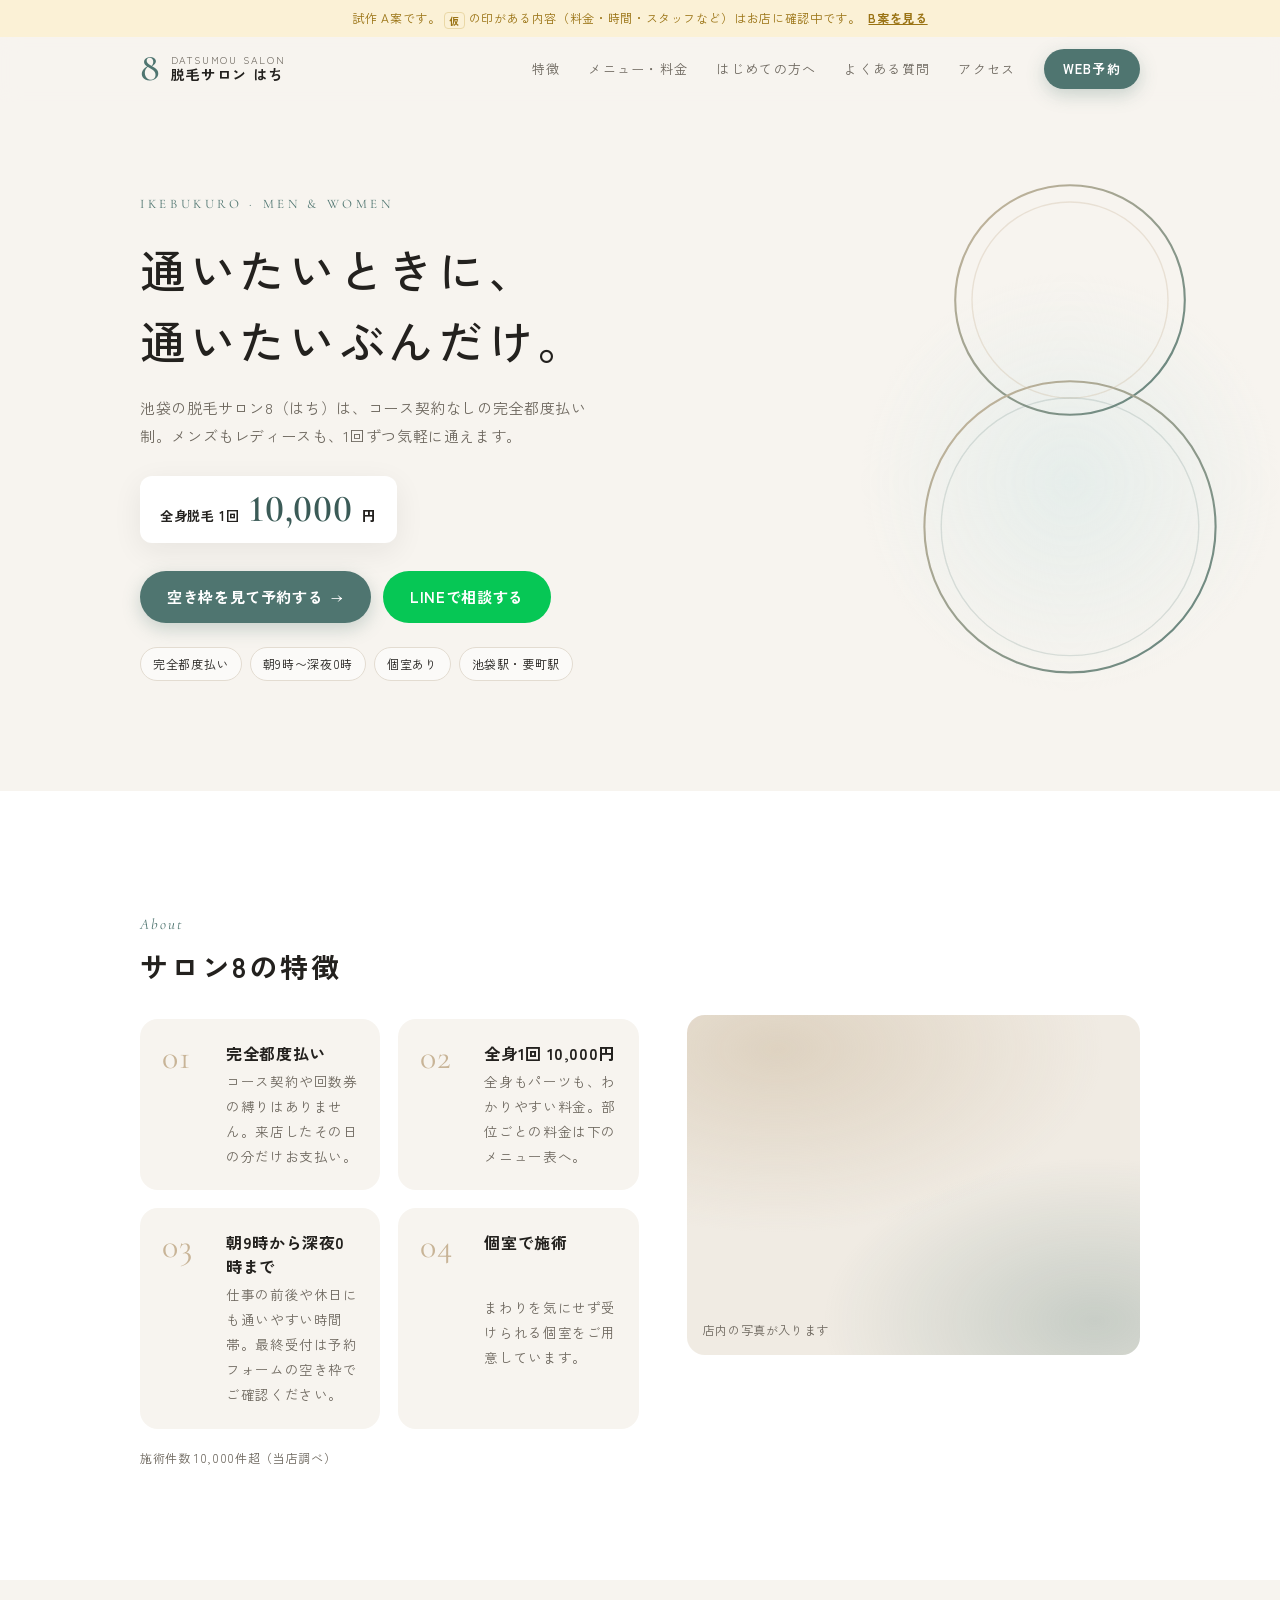
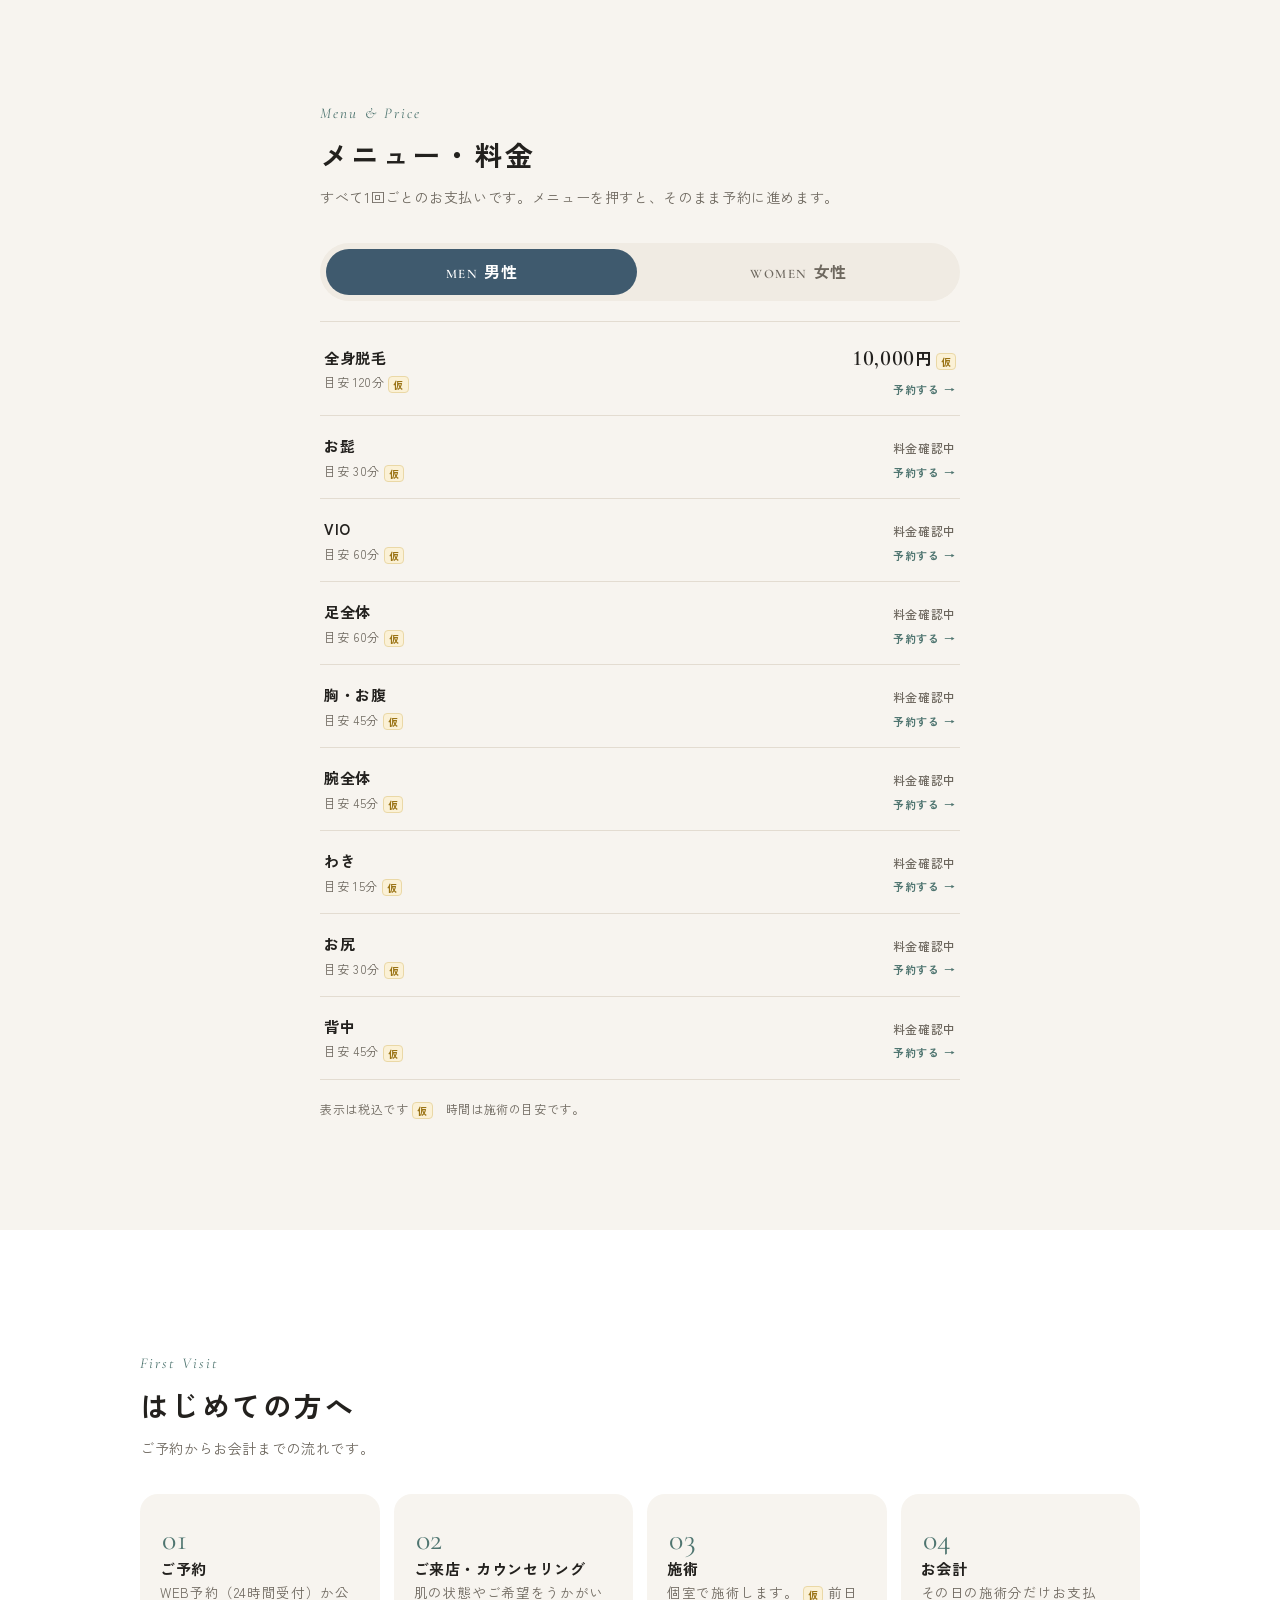
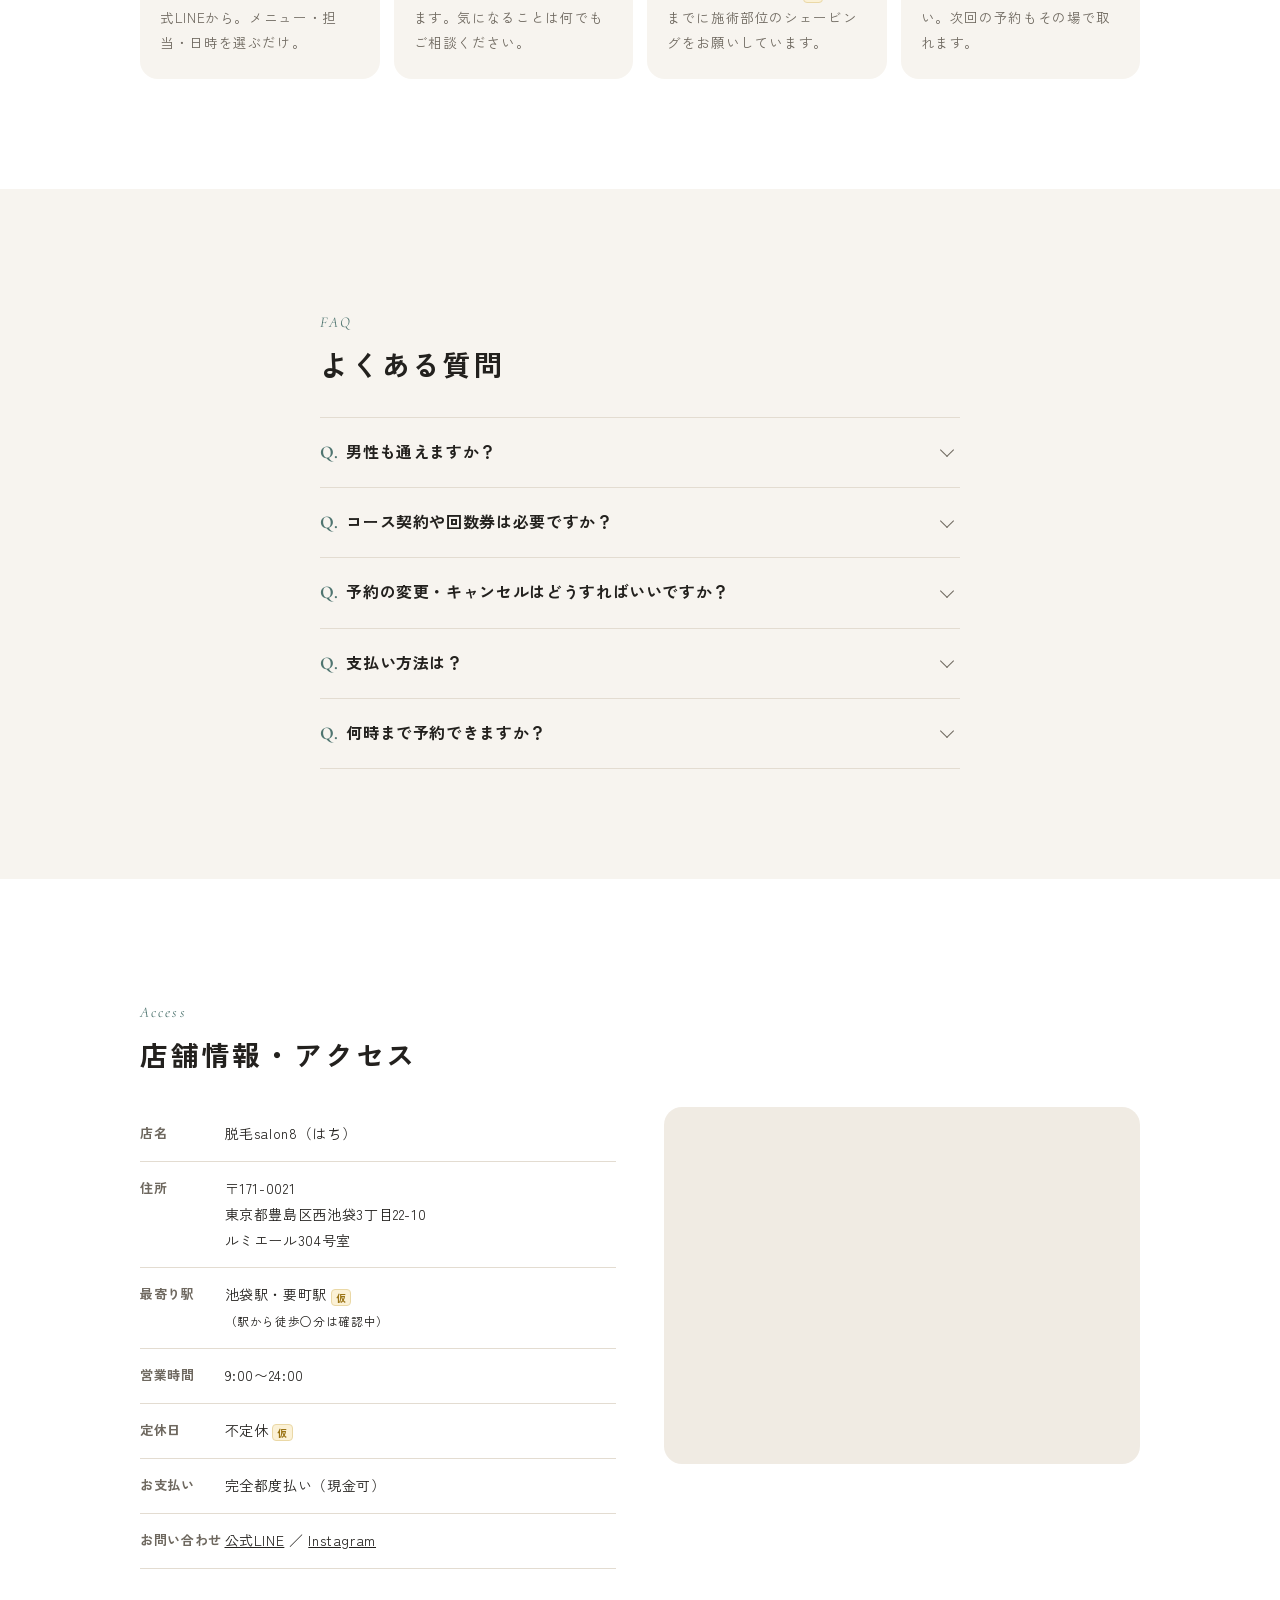
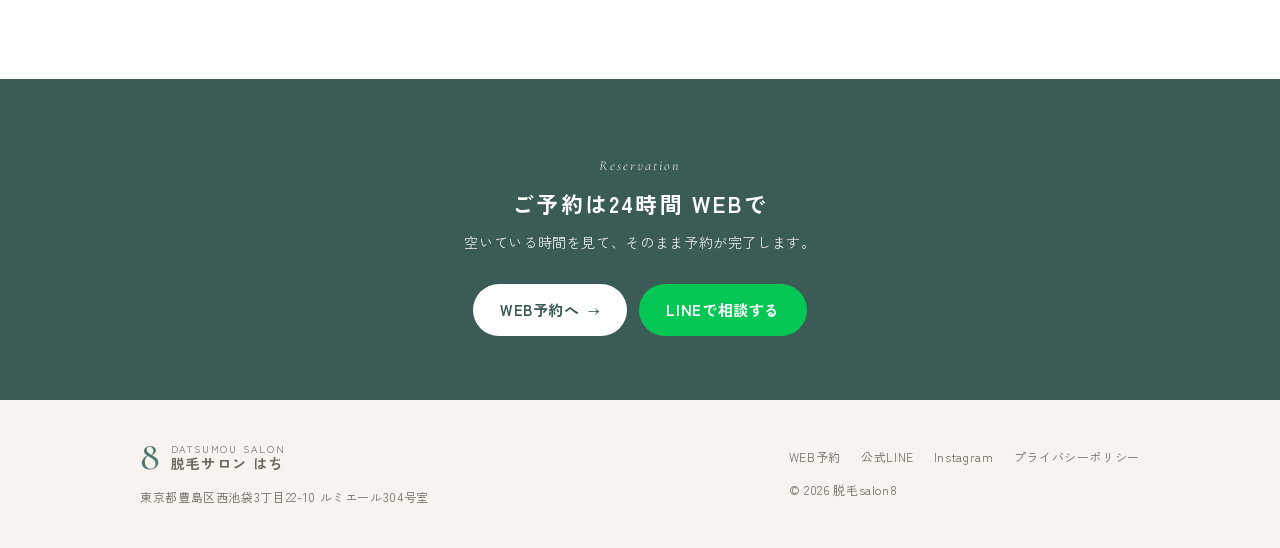
==== index.html @ e9bf55be "salon8 テスト用サイト（HP・WEB予約・マイページ／B案は b/） Co-Authored-By: Claude Opus 5.5 <noreply@anthropic.com>" ====
<!doctype html>
<html lang="ja">
<head>
<meta charset="utf-8">
<meta name="viewport" content="width=device-width, initial-scale=1, viewport-fit=cover">
<title>脱毛salon8（はち）｜池袋の完全都度払い脱毛サロン メンズ・レディース</title>
<meta name="description" content="池袋駅・要町駅の脱毛サロン8（はち）。コース契約なしの完全都度払い制で、全身脱毛は1回10,000円。メンズもレディースも、朝9時〜深夜0時。WEB予約は24時間受付。">
<!-- 試作中は検索に出さない。公開するときにこの1行を消す -->
<meta name="robots" content="noindex">
<meta name="theme-color" content="#F7F4EF">
<meta property="og:title" content="脱毛salon8（はち）｜池袋の完全都度払い脱毛サロン">
<meta property="og:description" content="コース契約なしの完全都度払い。全身脱毛1回10,000円。メンズ・レディース対応、WEB予約24時間受付。">
<meta property="og:type" content="website">
<link rel="icon" href="favicon.svg" type="image/svg+xml">
<link rel="preconnect" href="https://fonts.googleapis.com">
<link rel="preconnect" href="https://fonts.gstatic.com" crossorigin>
<link href="https://fonts.googleapis.com/css2?family=Cormorant+Garamond:ital,wght@0,500;0,600;1,500&family=Zen+Kaku+Gothic+New:wght@400;500;700&display=swap" rel="stylesheet">
<link rel="stylesheet" href="css/style.css?v=1">
</head>
<body class="has-bar">

<div class="proto-bar">試作 A案です。<span class="tbd">仮</span> の印がある内容（料金・時間・スタッフなど）はお店に確認中です。<a href="b/index.html" style="color:inherit;font-weight:700;margin-left:8px">B案を見る</a></div>

<header class="site-header" id="top">
  <div class="wrap">
    <a class="logo" href="#top" aria-label="脱毛salon8（はち） トップへ">
      <span class="logo-8">8</span>
      <span class="logo-txt"><small>DATSUMOU SALON</small><span>脱毛サロン はち</span></span>
    </a>
    <nav class="gnav" aria-label="メインメニュー">
      <a href="#about">特徴</a>
      <a href="#menu">メニュー・料金</a>
      <a href="#flow">はじめての方へ</a>
      <a href="#faq">よくある質問</a>
      <a href="#access">アクセス</a>
      <a class="btn btn-primary btn-sm" href="reserve.html">WEB予約</a>
    </nav>
    <a class="btn btn-primary btn-sm header-reserve-sp" href="reserve.html">WEB予約</a>
  </div>
</header>

<main>
  <section class="hero">
    <svg class="hero-deco" viewBox="0 0 300 420" aria-hidden="true">
      <defs>
        <linearGradient id="g8" x1="0" y1="0" x2="1" y2="1">
          <stop offset="0" stop-color="#C8B497"/>
          <stop offset="1" stop-color="#4F7570"/>
        </linearGradient>
        <radialGradient id="gb" cx=".5" cy=".5" r=".5">
          <stop offset="0" stop-color="#E2ECEA" stop-opacity=".9"/>
          <stop offset="1" stop-color="#E2ECEA" stop-opacity="0"/>
        </radialGradient>
      </defs>
      <circle cx="150" cy="250" r="150" fill="url(#gb)"/>
      <circle cx="150" cy="120" r="82" fill="none" stroke="url(#g8)" stroke-width="1.5"/>
      <circle cx="150" cy="282" r="104" fill="none" stroke="url(#g8)" stroke-width="1.5"/>
      <circle cx="150" cy="120" r="70" fill="none" stroke="#C8B497" stroke-opacity=".35" stroke-width="1"/>
      <circle cx="150" cy="282" r="92" fill="none" stroke="#4F7570" stroke-opacity=".2" stroke-width="1"/>
    </svg>
    <div class="wrap hero-inner">
      <p class="eyebrow">Ikebukuro · Men &amp; Women</p>
      <h1>通いたいときに、<br>通いたいぶんだけ。</h1>
      <p class="hero-lead">池袋の脱毛サロン8（はち）は、コース契約なしの完全都度払い制。メンズもレディースも、1回ずつ気軽に通えます。</p>
      <div class="hero-price">
        <span class="label">全身脱毛 1回</span>
        <span class="num">10,000</span><span class="yen">円</span>
      </div>
      <div class="hero-cta">
        <a class="btn btn-primary" href="reserve.html">空き枠を見て予約する <span class="arrow">→</span></a>
        <a class="btn btn-line" href="https://lin.ee/BdPU7Iq" target="_blank" rel="noopener">LINEで相談する</a>
      </div>
      <ul class="hero-chips">
        <li class="chip">完全都度払い</li>
        <li class="chip">朝9時〜深夜0時</li>
        <li class="chip">個室あり</li>
        <li class="chip">池袋駅・要町駅</li>
      </ul>
    </div>
  </section>

  <section class="section section-alt" id="about">
    <div class="wrap about-grid">
      <div>
        <div class="sec-head">
          <p class="en">About</p>
          <h2>サロン8の特徴</h2>
        </div>
        <div class="features">
          <div class="feature">
            <span class="no">01</span>
            <h3>完全都度払い</h3>
            <p>コース契約や回数券の縛りはありません。来店したその日の分だけお支払い。</p>
          </div>
          <div class="feature">
            <span class="no">02</span>
            <h3>全身1回 10,000円</h3>
            <p>全身もパーツも、わかりやすい料金。部位ごとの料金は下のメニュー表へ。</p>
          </div>
          <div class="feature">
            <span class="no">03</span>
            <h3>朝9時から深夜0時まで</h3>
            <p>仕事の前後や休日にも通いやすい時間帯。最終受付は予約フォームの空き枠でご確認ください。</p>
          </div>
          <div class="feature">
            <span class="no">04</span>
            <h3>個室で施術</h3>
            <p>まわりを気にせず受けられる個室をご用意しています。</p>
          </div>
        </div>
        <p class="note-small">施術件数 10,000件超（当店調べ）</p>
      </div>
      <div class="photo-slot">店内の写真が入ります</div>
    </div>
  </section>

  <section class="section" id="menu">
    <div class="wrap menu-wrap">
      <div class="sec-head">
        <p class="en">Menu &amp; Price</p>
        <h2>メニュー・料金</h2>
        <p>すべて1回ごとのお支払いです。メニューを押すと、そのまま予約に進めます。</p>
      </div>
      <div class="seg" role="tablist" aria-label="男性・女性の切り替え">
        <button type="button" role="tab" data-g="male" aria-selected="true"><span class="en">MEN</span>男性</button>
        <button type="button" role="tab" data-g="female" aria-selected="false"><span class="en">WOMEN</span>女性</button>
      </div>
      <div class="menu-list" id="menu-list" role="tabpanel"></div>
      <p class="note-small">表示は税込です<span class="tbd">仮</span>　時間は施術の目安です。</p>
    </div>
  </section>

  <section class="section section-alt" id="flow">
    <div class="wrap">
      <div class="sec-head">
        <p class="en">First Visit</p>
        <h2>はじめての方へ</h2>
        <p>ご予約からお会計までの流れです。</p>
      </div>
      <ol class="flow">
        <li>
          <h3>ご予約</h3>
          <p>WEB予約（24時間受付）か公式LINEから。メニュー・担当・日時を選ぶだけ。</p>
        </li>
        <li>
          <h3>ご来店・カウンセリング</h3>
          <p>肌の状態やご希望をうかがいます。気になることは何でもご相談ください。</p>
        </li>
        <li>
          <h3>施術</h3>
          <p>個室で施術します。<span class="tbd">仮</span> 前日までに施術部位のシェービングをお願いしています。</p>
        </li>
        <li>
          <h3>お会計</h3>
          <p>その日の施術分だけお支払い。次回の予約もその場で取れます。</p>
        </li>
      </ol>
    </div>
  </section>

  <section class="section" id="faq">
    <div class="wrap menu-wrap">
      <div class="sec-head">
        <p class="en">FAQ</p>
        <h2>よくある質問</h2>
      </div>
      <div class="faq">
        <details>
          <summary>男性も通えますか？</summary>
          <p class="a">はい。お髭・VIO・全身など、メンズメニューをご用意しています。</p>
        </details>
        <details>
          <summary>コース契約や回数券は必要ですか？</summary>
          <p class="a">いりません。完全都度払い制なので、毎回その日の施術分だけお支払いいただきます。</p>
        </details>
        <details>
          <summary>予約の変更・キャンセルはどうすればいいですか？</summary>
          <p class="a">公式LINEからご連絡ください。<span class="tbd">仮</span> キャンセル料の有無はお店に確認中です。</p>
        </details>
        <details>
          <summary>支払い方法は？</summary>
          <p class="a">現金がご利用いただけます。<span class="tbd">仮</span> カード・電子マネーはお店に確認中です。</p>
        </details>
        <details>
          <summary>何時まで予約できますか？</summary>
          <p class="a">WEB予約では、空いている時間をカレンダーから選べます。当日のご予約は、開始時刻の3時間前まで受け付けています。<span class="tbd">仮</span></p>
        </details>
      </div>
    </div>
  </section>

  <section class="section section-alt" id="access">
    <div class="wrap">
      <div class="sec-head">
        <p class="en">Access</p>
        <h2>店舗情報・アクセス</h2>
      </div>
      <div class="access">
        <table class="info-table">
          <tr><th>店名</th><td>脱毛salon8（はち）</td></tr>
          <tr><th>住所</th><td>〒171-0021<br>東京都豊島区西池袋3丁目22-10<br>ルミエール304号室</td></tr>
          <tr><th>最寄り駅</th><td>池袋駅・要町駅<span class="tbd">仮</span><br><small>（駅から徒歩○分は確認中）</small></td></tr>
          <tr><th>営業時間</th><td>9:00〜24:00</td></tr>
          <tr><th>定休日</th><td>不定休<span class="tbd">仮</span></td></tr>
          <tr><th>お支払い</th><td>完全都度払い（現金可）</td></tr>
          <tr><th>お問い合わせ</th><td><a href="https://lin.ee/BdPU7Iq" target="_blank" rel="noopener">公式LINE</a> ／ <a href="https://www.instagram.com/datumou_hachi/" target="_blank" rel="noopener">Instagram</a></td></tr>
        </table>
        <iframe class="map" title="脱毛salon8の地図" loading="lazy" referrerpolicy="no-referrer-when-downgrade"
          src="https://www.google.com/maps?q=%E6%9D%B1%E4%BA%AC%E9%83%BD%E8%B1%8A%E5%B3%B6%E5%8C%BA%E8%A5%BF%E6%B1%A0%E8%A2%8B3-22-10&amp;output=embed"></iframe>
      </div>
    </div>
  </section>

  <section class="cta-band">
    <div class="wrap">
      <p class="en">Reservation</p>
      <h2>ご予約は24時間 WEBで</h2>
      <p>空いている時間を見て、そのまま予約が完了します。</p>
      <div class="btns">
        <a class="btn btn-primary" href="reserve.html">WEB予約へ <span class="arrow">→</span></a>
        <a class="btn btn-line" href="https://lin.ee/BdPU7Iq" target="_blank" rel="noopener">LINEで相談する</a>
      </div>
    </div>
  </section>
</main>

<footer class="site-footer">
  <div class="wrap">
    <div>
      <a class="logo" href="#top">
        <span class="logo-8">8</span>
        <span class="logo-txt"><small>DATSUMOU SALON</small><span>脱毛サロン はち</span></span>
      </a>
      <p style="margin-top:10px">東京都豊島区西池袋3丁目22-10 ルミエール304号室</p>
    </div>
    <div>
      <ul class="foot-links">
        <li><a href="reserve.html">WEB予約</a></li>
        <li><a href="https://lin.ee/BdPU7Iq" target="_blank" rel="noopener">公式LINE</a></li>
        <li><a href="https://www.instagram.com/datumou_hachi/" target="_blank" rel="noopener">Instagram</a></li>
        <li><a href="privacy.html">プライバシーポリシー</a></li>
      </ul>
      <p style="margin-top:10px">© <span id="year">2026</span> 脱毛salon8</p>
    </div>
  </div>
</footer>

<div class="bottom-bar" id="bottom-bar">
  <a class="btn btn-primary" href="reserve.html">WEB予約</a>
  <a class="btn btn-line" href="https://lin.ee/BdPU7Iq" target="_blank" rel="noopener">LINEで相談</a>
</div>

<script src="js/config.js?v=4"></script>
<script src="js/data.js?v=4"></script>
<script src="js/api.js?v=4"></script>
<script src="js/line.js?v=2"></script>
<script src="js/home.js?v=2"></script>
</body>
</html>
---- css/style.css ----
/* 脱毛salon8（はち） HP・予約フォーム共通 */
:root {
  --bg: #F7F4EF;
  --surface: #FFFFFF;
  --surface-2: #F0EBE3;
  --ink: #23211E;
  --muted: #6E685F;
  --line: #E3DCD1;
  --accent: #4F7570;
  --accent-deep: #3B5B57;
  --accent-soft: #E2ECEA;
  --sand: #C8B497;
  --men: #3F5A6E;
  --men-soft: #E4EAF0;
  --women: #A8706B;
  --women-soft: #F4E7E4;
  --line-green: #06C755;
  --danger: #B4473F;
  --tbd: #9A7314;
  --tbd-soft: #FBF1D6;
  --radius: 18px;
  --radius-sm: 12px;
  --shadow: 0 8px 30px rgba(35, 33, 30, .07);
  --font-ja: "Zen Kaku Gothic New", "Hiragino Sans", "Hiragino Kaku Gothic ProN", "Yu Gothic", sans-serif;
  --font-en: "Cormorant Garamond", "Times New Roman", serif;
  --gutter: 20px;
  --bar-h: 0px;
}

*, *::before, *::after { box-sizing: border-box; }
html { -webkit-text-size-adjust: 100%; scroll-behavior: smooth; }
body {
  margin: 0;
  background: var(--bg);
  color: var(--ink);
  font-family: var(--font-ja);
  font-size: 15px;
  line-height: 1.85;
  letter-spacing: .04em;
  -webkit-font-smoothing: antialiased;
}
img, svg { display: block; max-width: 100%; }
a { color: inherit; }
button { font: inherit; color: inherit; letter-spacing: inherit; }
h1, h2, h3 { margin: 0; font-weight: 700; line-height: 1.5; }
p { margin: 0; }
ul, ol { margin: 0; padding: 0; list-style: none; }
/* 値段・時刻の数字は「1」「0」が I・O に見えないように揃い数字にする */
.num, .time-btn, .done-id { font-feature-settings: "lnum"; font-variant-numeric: lining-nums; }
.sr-only { position: absolute; width: 1px; height: 1px; overflow: hidden; clip: rect(0 0 0 0); white-space: nowrap; }

.wrap { width: 100%; max-width: 1080px; margin: 0 auto; padding: 0 var(--gutter); }

/* 試作の印 */
.proto-bar {
  background: var(--tbd-soft);
  color: var(--tbd);
  font-size: 12px;
  line-height: 1.6;
  text-align: center;
  padding: 8px var(--gutter);
}
.tbd {
  display: inline-block;
  vertical-align: middle;
  font-size: 10px;
  font-weight: 700;
  line-height: 1;
  letter-spacing: .05em;
  color: var(--tbd);
  background: var(--tbd-soft);
  border: 1px solid #EAD8A6;
  border-radius: 4px;
  padding: 3px 4px 2px;
  margin-left: 4px;
}

/* ロゴ */
.logo { display: inline-flex; align-items: center; gap: 10px; text-decoration: none; }
.logo-8 {
  font-family: var(--font-en);
  font-size: 40px;
  font-weight: 500;
  line-height: 1;
  color: var(--accent);
  margin-top: -4px;
}
.logo-txt { display: flex; flex-direction: column; line-height: 1.25; }
.logo-txt small { font-size: 10px; letter-spacing: .18em; color: var(--muted); }
.logo-txt span { font-size: 14px; font-weight: 700; letter-spacing: .1em; }

/* ボタン */
.btn {
  display: inline-flex;
  align-items: center;
  justify-content: center;
  gap: 8px;
  min-height: 52px;
  padding: 0 26px;
  border-radius: 999px;
  border: 1px solid transparent;
  font-weight: 700;
  font-size: 15px;
  text-decoration: none;
  cursor: pointer;
  transition: background .2s, transform .2s, box-shadow .2s;
  -webkit-tap-highlight-color: transparent;
}
.btn:active { transform: scale(.98); }
.btn-primary { background: var(--accent); color: #fff; box-shadow: 0 6px 18px rgba(79, 117, 112, .28); }
.btn-primary:hover { background: var(--accent-deep); }
.btn-line { background: var(--line-green); color: #fff; }
.btn-line:hover { background: #05B04B; }
.btn-ghost { background: transparent; border-color: var(--ink); color: var(--ink); }
.btn-ghost:hover { background: var(--ink); color: var(--bg); }
.btn[disabled] { opacity: .5; cursor: default; box-shadow: none; }
.btn-sm { min-height: 40px; padding: 0 18px; font-size: 13px; }
.btn .arrow { font-family: var(--font-en); font-size: 18px; line-height: 1; }

/* ヘッダー */
.site-header {
  position: sticky;
  top: 0;
  z-index: 30;
  background: rgba(247, 244, 239, .92);
  -webkit-backdrop-filter: blur(10px);
  backdrop-filter: blur(10px);
  border-bottom: 1px solid transparent;
  transition: border-color .2s;
}
.site-header.scrolled { border-bottom-color: var(--line); }
.site-header .wrap { display: flex; align-items: center; justify-content: space-between; height: 64px; }
.gnav { display: none; }
.gnav a { text-decoration: none; font-size: 13px; letter-spacing: .1em; color: var(--muted); }
.gnav a:hover { color: var(--ink); }
.gnav a.btn, .gnav a.btn:hover { color: #fff; }

/* ヒーロー */
.hero { position: relative; overflow: hidden; padding: 40px 0 56px; }
.hero-deco {
  position: absolute;
  right: -90px;
  top: 10px;
  width: 300px;
  opacity: .9;
  pointer-events: none;
}
.hero-inner { position: relative; }
.eyebrow {
  font-family: var(--font-en);
  font-size: 13px;
  letter-spacing: .28em;
  color: var(--accent);
  text-transform: uppercase;
}
.hero h1 {
  margin-top: 18px;
  font-size: 32px;
  line-height: 1.55;
  letter-spacing: .08em;
  font-weight: 500;
}
.hero-lead { margin-top: 18px; color: var(--muted); font-size: 14px; max-width: 30em; }
.hero-price {
  display: inline-flex;
  align-items: baseline;
  gap: 10px;
  margin-top: 26px;
  padding: 14px 20px;
  background: var(--surface);
  border-radius: var(--radius-sm);
  box-shadow: var(--shadow);
}
.hero-price .label { font-size: 13px; font-weight: 700; }
.hero-price .num { font-family: var(--font-en); font-size: 38px; font-weight: 600; line-height: 1; color: var(--accent-deep); }
.hero-price .yen { font-size: 14px; font-weight: 700; }
.hero-cta { display: flex; flex-direction: column; gap: 12px; margin-top: 28px; }
.hero-chips { display: flex; flex-wrap: wrap; gap: 8px; margin-top: 24px; }
.chip {
  font-size: 12px;
  padding: 5px 12px;
  border: 1px solid var(--line);
  border-radius: 999px;
  background: rgba(255, 255, 255, .6);
}

/* セクション共通 */
.section { padding: 72px 0; }
.section-alt { background: var(--surface); }
.sec-head { margin-bottom: 32px; }
.sec-head .en {
  font-family: var(--font-en);
  font-style: italic;
  font-size: 15px;
  letter-spacing: .14em;
  color: var(--accent);
}
.sec-head h2 { margin-top: 6px; font-size: 22px; letter-spacing: .1em; }
.sec-head p { margin-top: 10px; color: var(--muted); font-size: 14px; }

/* 特徴 */
.features { display: grid; gap: 14px; }
.feature {
  display: grid;
  grid-template-columns: 48px 1fr;
  gap: 4px 16px;
  padding: 22px;
  background: var(--bg);
  border-radius: var(--radius);
}
.feature .no { grid-row: span 2; font-family: var(--font-en); font-size: 34px; line-height: 1; color: var(--sand); }
.feature h3 { font-size: 16px; }
.feature p { font-size: 13.5px; color: var(--muted); }
.note-small { margin-top: 18px; font-size: 12px; color: var(--muted); }

/* 写真の入る場所（試作） */
.photo-slot {
  aspect-ratio: 4 / 3;
  border-radius: var(--radius);
  background:
    radial-gradient(120% 90% at 20% 10%, rgba(200, 180, 151, .45), transparent 60%),
    radial-gradient(100% 80% at 90% 90%, rgba(79, 117, 112, .25), transparent 60%),
    var(--surface-2);
  display: flex;
  align-items: flex-end;
  padding: 14px 16px;
  font-size: 12px;
  color: var(--muted);
}

/* 男女タブ */
.seg {
  display: grid;
  grid-template-columns: 1fr 1fr;
  gap: 6px;
  padding: 6px;
  background: var(--surface-2);
  border-radius: 999px;
}
.seg button {
  border: 0;
  border-radius: 999px;
  min-height: 46px;
  background: transparent;
  font-weight: 700;
  cursor: pointer;
  color: var(--muted);
  transition: background .2s, color .2s;
}
.seg button .en { font-family: var(--font-en); font-size: 13px; letter-spacing: .12em; margin-right: 6px; font-weight: 600; }
.seg button[aria-selected="true"][data-g="male"] { background: var(--men); color: #fff; }
.seg button[aria-selected="true"][data-g="female"] { background: var(--women); color: #fff; }

/* メニュー表（HP） */
.menu-list { margin-top: 20px; border-top: 1px solid var(--line); }
.menu-row {
  display: grid;
  grid-template-columns: 1fr auto;
  align-items: center;
  gap: 4px 12px;
  padding: 16px 4px;
  border-bottom: 1px solid var(--line);
  text-decoration: none;
}
.menu-row:hover .menu-name { color: var(--accent-deep); }
.menu-name { font-weight: 700; font-size: 15px; }
.menu-time { font-size: 12px; color: var(--muted); }
.menu-price { text-align: right; font-weight: 700; white-space: nowrap; }
.menu-price .num { font-family: var(--font-en); font-size: 22px; font-weight: 600; }
.menu-price .pending { font-size: 12px; font-weight: 500; color: var(--muted); }
.menu-go { grid-column: 2; text-align: right; font-size: 11px; color: var(--accent); letter-spacing: .08em; }

/* 流れ */
.flow { display: grid; gap: 14px; counter-reset: flow; }
.flow li {
  position: relative;
  padding: 20px 20px 20px 72px;
  background: var(--surface);
  border-radius: var(--radius);
}
.section-alt .flow li { background: var(--bg); }
.flow li::before {
  counter-increment: flow;
  content: "0" counter(flow);
  position: absolute;
  left: 22px;
  top: 16px;
  font-family: var(--font-en);
  font-size: 30px;
  color: var(--accent);
}
.flow h3 { font-size: 15px; }
.flow p { font-size: 13.5px; color: var(--muted); }

/* FAQ */
.faq { border-top: 1px solid var(--line); }
.faq details { border-bottom: 1px solid var(--line); }
.faq summary {
  list-style: none;
  cursor: pointer;
  padding: 18px 36px 18px 0;
  position: relative;
  font-weight: 700;
}
.faq summary::-webkit-details-marker { display: none; }
.faq summary::before { content: "Q."; font-family: var(--font-en); font-size: 18px; color: var(--accent); margin-right: 8px; }
.faq summary::after {
  content: "";
  position: absolute;
  right: 8px;
  top: 50%;
  width: 10px;
  height: 10px;
  border-right: 1.5px solid var(--muted);
  border-bottom: 1.5px solid var(--muted);
  transform: translateY(-70%) rotate(45deg);
  transition: transform .2s;
}
.faq details[open] summary::after { transform: translateY(-30%) rotate(-135deg); }
.faq .a { padding: 0 0 20px 28px; color: var(--muted); font-size: 14px; }

/* アクセス */
.access { display: grid; gap: 24px; }
.info-table { width: 100%; border-collapse: collapse; font-size: 14px; }
.info-table th, .info-table td { text-align: left; vertical-align: top; padding: 14px 0; border-bottom: 1px solid var(--line); }
.info-table th { width: 6.5em; font-weight: 700; color: var(--muted); font-size: 13px; }
.map {
  width: 100%;
  aspect-ratio: 4 / 3;
  border: 0;
  border-radius: var(--radius);
  background: var(--surface-2);
}

/* 最後の予約誘導 */
.cta-band { padding: 64px 0; background: var(--accent-deep); color: #fff; text-align: center; }
.cta-band .en { font-family: var(--font-en); font-style: italic; letter-spacing: .14em; opacity: .8; }
.cta-band h2 { margin-top: 8px; font-size: 22px; letter-spacing: .1em; }
.cta-band p { margin-top: 10px; font-size: 14px; opacity: .85; }
.cta-band .btns { display: flex; flex-direction: column; gap: 12px; margin: 28px auto 0; max-width: 360px; }
.cta-band .btn-primary { background: #fff; color: var(--accent-deep); box-shadow: none; }
.cta-band .btn-primary:hover { background: var(--bg); }

/* フッター */
.site-footer { padding: 40px 0 calc(40px + var(--bar-h)); font-size: 12px; color: var(--muted); }
.site-footer .wrap { display: grid; gap: 16px; }
.foot-links { display: flex; flex-wrap: wrap; gap: 8px 20px; }
.foot-links a { text-decoration: none; }
.foot-links a:hover { text-decoration: underline; }

/* スマホ下の固定ボタン */
.bottom-bar {
  position: fixed;
  left: 0;
  right: 0;
  bottom: 0;
  z-index: 40;
  display: grid;
  grid-template-columns: 1fr 1fr;
  gap: 8px;
  padding: 10px 12px calc(10px + env(safe-area-inset-bottom));
  background: rgba(247, 244, 239, .95);
  -webkit-backdrop-filter: blur(10px);
  backdrop-filter: blur(10px);
  border-top: 1px solid var(--line);
  transform: translateY(110%);
  transition: transform .3s;
}
.bottom-bar.show { transform: none; }
.bottom-bar .btn { min-height: 48px; padding: 0 10px; font-size: 14px; }
body.has-bar { --bar-h: 72px; }

/* 文章ページ（プライバシーポリシー） */
.doc { padding: 48px 0 80px; }
.doc h1 { font-size: 22px; letter-spacing: .08em; }
.doc h2 { font-size: 16px; margin-top: 32px; }
.doc p, .doc li { font-size: 14px; color: var(--muted); margin-top: 10px; }
.doc ul { padding-left: 1.2em; list-style: disc; }

@media (min-width: 768px) {
  :root { --gutter: 40px; }
  body { font-size: 16px; }
  .gnav { display: flex; align-items: center; gap: 28px; }
  .header-reserve-sp { display: none; }
  .hero { padding: 90px 0 110px; }
  .hero-deco { right: 0; top: 30px; width: 420px; }
  .hero h1 { font-size: 46px; }
  .hero-lead { font-size: 15px; }
  .hero-cta { flex-direction: row; }
  .section { padding: 110px 0; }
  .sec-head h2 { font-size: 28px; }
  .features { grid-template-columns: 1fr 1fr; gap: 18px; }
  .about-grid { display: grid; grid-template-columns: 1.1fr 1fr; gap: 48px; align-items: center; }
  .menu-wrap { max-width: 720px; }
  .flow { grid-template-columns: repeat(4, 1fr); }
  .flow li { padding: 64px 20px 24px; }
  .flow li::before { top: 18px; }
  .access { grid-template-columns: 1fr 1fr; gap: 48px; }
  .cta-band .btns { flex-direction: row; max-width: 560px; justify-content: center; }
  .bottom-bar { display: none; }
  body.has-bar { --bar-h: 0px; }
  .site-footer .wrap { grid-template-columns: 1fr auto; align-items: center; }
}

/* =========================================================
   予約フォーム
   ========================================================= */
.r-body { min-height: 100vh; min-height: 100dvh; }
.r-header .wrap { height: 56px; }
.r-header .logo-8 { font-size: 32px; }
.r-header .logo-txt span { font-size: 13px; }
.r-home { font-size: 12px; color: var(--muted); text-decoration: none; }
.r-main { max-width: 560px; margin: 0 auto; padding: 8px var(--gutter) 64px; }

.r-progress[hidden] { display: none; }
.r-progress { display: grid; grid-template-columns: repeat(5, 1fr); gap: 4px; margin: 12px 0 26px; }
.r-progress li { text-align: center; font-size: 10px; color: var(--muted); letter-spacing: .02em; }
.r-progress li::before {
  content: "";
  display: block;
  height: 4px;
  margin-bottom: 6px;
  border-radius: 4px;
  background: var(--line);
}
.r-progress li.done::before, .r-progress li.now::before { background: var(--accent); }
.r-progress li.now { color: var(--ink); font-weight: 700; }

.r-step[hidden] { display: none; }
.r-title { font-size: 20px; letter-spacing: .08em; }
.r-sub { margin-top: 6px; font-size: 13px; color: var(--muted); }
.r-back {
  display: inline-flex;
  align-items: center;
  gap: 4px;
  margin-bottom: 12px;
  padding: 6px 0;
  border: 0;
  background: none;
  font-size: 13px;
  color: var(--muted);
  cursor: pointer;
}
.r-back::before { content: "‹"; font-size: 20px; line-height: 1; margin-top: -2px; }

/* これまでに選んだもの */
.picked {
  margin: 16px 0 22px;
  padding: 4px 16px;
  background: var(--surface);
  border-radius: var(--radius-sm);
  font-size: 13px;
}
.picked div { display: flex; justify-content: space-between; align-items: center; gap: 12px; padding: 10px 0; }
.picked div + div { border-top: 1px solid var(--line); }
.picked dt { color: var(--muted); font-size: 12px; white-space: nowrap; }
.picked dd { margin: 0; font-weight: 700; text-align: right; }

.r-seg { margin-top: 20px; }

/* 選択カード */
.pick-list { display: grid; gap: 10px; margin-top: 18px; }
.pick {
  display: grid;
  grid-template-columns: 1fr auto;
  align-items: center;
  gap: 2px 12px;
  width: 100%;
  padding: 16px 18px;
  text-align: left;
  background: var(--surface);
  border: 1.5px solid transparent;
  border-radius: var(--radius-sm);
  cursor: pointer;
  transition: border-color .15s, transform .15s;
  -webkit-tap-highlight-color: transparent;
}
.pick:hover { border-color: var(--sand); }
.pick:active { transform: scale(.99); }
.pick.selected { border-color: var(--accent); background: var(--accent-soft); }
.pick-name { font-weight: 700; font-size: 16px; }
.pick-meta { font-size: 12px; color: var(--muted); }
.pick-price { grid-row: span 2; text-align: right; font-weight: 700; }
.pick-price .num { font-family: var(--font-en); font-size: 22px; font-weight: 600; }
.pick-price .pending { font-size: 11px; font-weight: 500; color: var(--muted); }

.staff-pick { grid-template-columns: 56px 1fr auto; gap: 2px 14px; }
.avatar {
  grid-row: span 2;
  width: 56px;
  height: 56px;
  border-radius: 50%;
  display: grid;
  place-items: center;
  background: var(--surface-2);
  font-family: var(--font-en);
  font-size: 22px;
  color: var(--accent-deep);
  overflow: hidden;
}
.avatar img { width: 100%; height: 100%; object-fit: cover; }
.staff-pick .chev { grid-row: span 2; color: var(--muted); font-size: 22px; }

/* カレンダー */
.cal { margin-top: 18px; background: var(--surface); border-radius: var(--radius); padding: 16px 12px 12px; }
.cal-head { display: flex; align-items: center; justify-content: space-between; padding: 0 4px 12px; }
.cal-head strong { font-size: 17px; letter-spacing: .08em; }
.cal-nav {
  width: 40px;
  height: 40px;
  border-radius: 50%;
  border: 1px solid var(--line);
  background: var(--surface);
  cursor: pointer;
  font-size: 18px;
  line-height: 1;
}
.cal-nav[disabled] { opacity: .3; cursor: default; }
.cal-grid { display: grid; grid-template-columns: repeat(7, 1fr); gap: 4px; }
.cal-dow { text-align: center; font-size: 11px; color: var(--muted); padding: 4px 0; }
.cal-dow.sun { color: #B4473F; }
.cal-dow.sat { color: #3F5A6E; }
.cal-day {
  display: flex;
  flex-direction: column;
  align-items: center;
  justify-content: center;
  gap: 0;
  min-height: 52px;
  padding: 4px 0;
  border: 1.5px solid transparent;
  border-radius: 10px;
  background: none;
  cursor: pointer;
  -webkit-tap-highlight-color: transparent;
}
.cal-day .d { font-size: 14px; font-weight: 700; line-height: 1.3; }
.cal-day .m { font-size: 12px; line-height: 1.2; color: var(--accent); font-weight: 700; }
.cal-day.few .m { color: var(--tbd); }
.cal-day.full .m, .cal-day.off .m { color: var(--muted); font-weight: 400; }
.cal-day.full, .cal-day.off, .cal-day.out { cursor: default; }
.cal-day.full .d, .cal-day.off .d { color: var(--muted); }
.cal-day.out .d { color: #C9C2B7; font-weight: 400; }
.cal-day.ok:hover { background: var(--accent-soft); }
.cal-day.selected { background: var(--accent); border-color: var(--accent); }
.cal-day.selected .d, .cal-day.selected .m { color: #fff; }
.cal-day.today .d { text-decoration: underline; text-underline-offset: 3px; }
.cal-legend { display: flex; flex-wrap: wrap; justify-content: center; gap: 4px 14px; margin-top: 10px; font-size: 11px; color: var(--muted); }
.cal-legend b { color: var(--accent); }
.cal-loading { position: relative; }
.cal-loading .cal-grid { opacity: .35; pointer-events: none; }
.cal-msg { margin-top: 12px; text-align: center; font-size: 13px; color: var(--muted); }

.times { margin-top: 22px; }
.times h2 { font-size: 15px; }
.times-grid { display: grid; grid-template-columns: repeat(3, 1fr); gap: 8px; margin-top: 12px; }
.time-btn {
  min-height: 48px;
  border-radius: 10px;
  border: 1.5px solid var(--line);
  background: var(--surface);
  font-family: var(--font-en);
  font-size: 19px;
  font-weight: 600;
  cursor: pointer;
  -webkit-tap-highlight-color: transparent;
}
.time-btn:hover { border-color: var(--accent); }
.time-btn.selected { background: var(--accent); border-color: var(--accent); color: #fff; }

/* お知らせ */
.alert {
  margin-top: 16px;
  padding: 14px 16px;
  border-radius: var(--radius-sm);
  font-size: 13px;
  background: #F8E6E3;
  color: var(--danger);
}
.alert[hidden] { display: none; }

/* 入力フォーム */
.form { display: grid; gap: 20px; margin-top: 22px; }
.field label, .field .label { display: block; font-size: 13px; font-weight: 700; margin-bottom: 6px; }
.req, .opt {
  display: inline-block;
  font-size: 10px;
  line-height: 1;
  padding: 3px 5px 2px;
  border-radius: 4px;
  margin-left: 6px;
  vertical-align: 1px;
}
.req { background: var(--accent); color: #fff; }
.opt { background: var(--surface-2); color: var(--muted); }
.input, .textarea {
  width: 100%;
  min-height: 52px;
  padding: 12px 14px;
  border: 1.5px solid var(--line);
  border-radius: 10px;
  background: var(--surface);
  font: inherit;
  font-size: 16px; /* iPhoneで勝手に拡大されないように */
  letter-spacing: .02em;
  color: var(--ink);
  -webkit-appearance: none;
  appearance: none;
}
.textarea { min-height: 110px; resize: vertical; }
.input:focus, .textarea:focus { outline: none; border-color: var(--accent); box-shadow: 0 0 0 3px var(--accent-soft); }
.field.invalid .input, .field.invalid .textarea { border-color: var(--danger); }
.err { display: none; margin-top: 6px; font-size: 12px; color: var(--danger); }
.field.invalid .err { display: block; }
.hint { margin-top: 6px; font-size: 12px; color: var(--muted); }
.radios { display: grid; grid-template-columns: 1fr 1fr; gap: 8px; }
.radios-3 { grid-template-columns: repeat(3, 1fr); }
.select {
  padding-right: 34px;
  background-image: url("data:image/svg+xml,%3Csvg xmlns='http://www.w3.org/2000/svg' width='12' height='8' viewBox='0 0 12 8'%3E%3Cpath d='M1 1.5l5 5 5-5' fill='none' stroke='%236E685F' stroke-width='1.6' stroke-linecap='round' stroke-linejoin='round'/%3E%3C/svg%3E");
  background-repeat: no-repeat;
  background-position: right 12px center;
  cursor: pointer;
}
.birth { display: grid; grid-template-columns: 1.35fr 1fr 1fr; gap: 8px; }
.radio { position: relative; }
.radio input { position: absolute; opacity: 0; }
.radio span {
  display: flex;
  align-items: center;
  justify-content: center;
  text-align: center;
  min-height: 50px;
  padding: 0 4px;
  border: 1.5px solid var(--line);
  border-radius: 10px;
  background: var(--surface);
  font-size: 14px;
  font-weight: 700;
  cursor: pointer;
}
.radio input:checked + span { border-color: var(--accent); background: var(--accent-soft); color: var(--accent-deep); }
.radio input:focus-visible + span { box-shadow: 0 0 0 3px var(--accent-soft); }
.check, .field label.check { display: flex; gap: 10px; align-items: flex-start; margin: 0; font-size: 13px; font-weight: 500; cursor: pointer; }
.check input { width: 22px; height: 22px; margin: 1px 0 0; accent-color: var(--accent); flex: none; }
.link-btn {
  margin: 8px 0 0 32px;
  padding: 0;
  border: 0;
  background: none;
  font-size: 13px;
  color: var(--accent-deep);
  text-decoration: underline;
  text-underline-offset: 3px;
  cursor: pointer;
}

/* 下から出るシート（プライバシーポリシー） */
.sheet {
  width: 100%;
  max-width: 640px;
  max-height: 86vh;
  max-height: 86dvh;
  margin: auto auto 0;
  padding: 0;
  border: 0;
  border-radius: 20px 20px 0 0;
  background: var(--bg);
  color: var(--ink);
  display: none;
  flex-direction: column;
}
.sheet[open] { display: flex; }
.sheet::backdrop { background: rgba(35, 33, 30, .45); }
.sheet-head { display: flex; align-items: center; justify-content: space-between; padding: 14px 20px; border-bottom: 1px solid var(--line); }
.sheet-close { width: 40px; height: 40px; border: 0; background: none; font-size: 22px; cursor: pointer; color: var(--muted); }
.sheet-body { flex: 1; overflow-y: auto; padding: 4px 20px 20px; }
.sheet-body h1 { display: none; }
.sheet-foot { padding: 12px 20px calc(12px + env(safe-area-inset-bottom)); border-top: 1px solid var(--line); }
.sheet-foot .btn { width: 100%; }
@media (min-width: 768px) {
  .sheet { margin: auto; border-radius: 20px; }
}

.hp-field { position: absolute; left: -9999px; width: 1px; height: 1px; overflow: hidden; }

.r-actions { display: grid; gap: 10px; margin-top: 28px; }
.r-actions .btn { width: 100%; }

/* 確認 */
.confirm { margin-top: 20px; background: var(--surface); border-radius: var(--radius); padding: 6px 18px; }
.confirm div { display: grid; grid-template-columns: 6.5em 1fr; gap: 12px; padding: 14px 0; font-size: 14px; }
.confirm div + div { border-top: 1px solid var(--line); }
.confirm dt { color: var(--muted); font-size: 12px; padding-top: 2px; }
.confirm dd { margin: 0; font-weight: 700; word-break: break-all; }
.confirm dd small { display: block; font-weight: 400; color: var(--muted); }
.r-note { margin-top: 16px; font-size: 12px; color: var(--muted); }

/* 完了 */
.done-mark {
  width: 72px;
  height: 72px;
  margin: 16px auto 18px;
  border-radius: 50%;
  display: grid;
  place-items: center;
  background: var(--accent-soft);
  color: var(--accent);
}
.done-head { text-align: center; }
.done-head .r-sub { margin-top: 8px; }
.done-id { margin-top: 14px; font-family: var(--font-en); font-size: 24px; font-weight: 600; letter-spacing: .08em; }
.done-id small { display: block; font-family: var(--font-ja); font-size: 11px; font-weight: 500; color: var(--muted); letter-spacing: .1em; }
.demo-note { margin-top: 14px; padding: 10px 14px; border-radius: 10px; background: var(--tbd-soft); color: var(--tbd); font-size: 12px; text-align: center; }

/* LINE でログイン中 */
.line-chip {
  display: flex;
  align-items: center;
  gap: 8px;
  margin: -8px 0 18px;
  padding: 8px 12px;
  border-radius: 999px;
  background: #E8F7EE;
  color: #0B7A3B;
  font-size: 12px;
  line-height: 1.5;
}
.line-chip::before { content: ""; flex: none; width: 8px; height: 8px; border-radius: 50%; background: var(--line-green); }
.line-chip[hidden] { display: none; }
.prefill-note { margin: -8px 0 4px; padding: 10px 14px; border-radius: var(--radius-sm); background: var(--accent-soft); font-size: 12px; color: var(--accent-deep); }
.prefill-note[hidden] { display: none; }
.staff-price { grid-column: 2 / 4; color: var(--accent-deep); font-weight: 700; }

/* マイページ（予約の確認・変更・キャンセル） */
.bk-list { display: grid; gap: 14px; margin-top: 20px; }
.bk-card { background: var(--surface); border-radius: var(--radius); padding: 18px; }
.bk-date { font-size: 17px; font-weight: 700; letter-spacing: .04em; }
.bk-time { font-feature-settings: "lnum"; }
.bk-meta { margin-top: 6px; font-size: 13px; color: var(--muted); }
.bk-meta b { color: var(--ink); font-weight: 700; }
.bk-id { margin-top: 4px; font-size: 11px; color: var(--muted); }
.bk-actions { display: grid; grid-template-columns: 1fr 1fr; gap: 8px; margin-top: 14px; }
.bk-actions .btn { min-height: 44px; font-size: 13px; padding: 0 10px; }
.btn-danger { background: transparent; border-color: #E0B7B2; color: var(--danger); }
.btn-danger:hover { background: #F8E6E3; }
.bk-note { margin-top: 12px; padding: 10px 12px; border-radius: 10px; background: var(--surface-2); font-size: 12px; color: var(--muted); }
.empty { margin-top: 24px; padding: 28px 18px; text-align: center; background: var(--surface); border-radius: var(--radius); color: var(--muted); font-size: 14px; }
.notice { margin-top: 16px; padding: 12px 14px; border-radius: var(--radius-sm); background: #E8F7EE; color: #0B7A3B; font-size: 13px; }
.notice[hidden] { display: none; }
.sheet-body p { margin-top: 10px; }

/* 読み込み中 */
.spinner {
  width: 18px;
  height: 18px;
  border: 2px solid rgba(255, 255, 255, .5);
  border-top-color: #fff;
  border-radius: 50%;
  animation: spin .8s linear infinite;
}
.loading-line { margin-top: 30px; text-align: center; color: var(--muted); font-size: 13px; }
@keyframes spin { to { transform: rotate(360deg); } }

@media (prefers-reduced-motion: reduce) {
  html { scroll-behavior: auto; }
  *, *::before, *::after { transition: none !important; animation-duration: .01ms !important; }
}
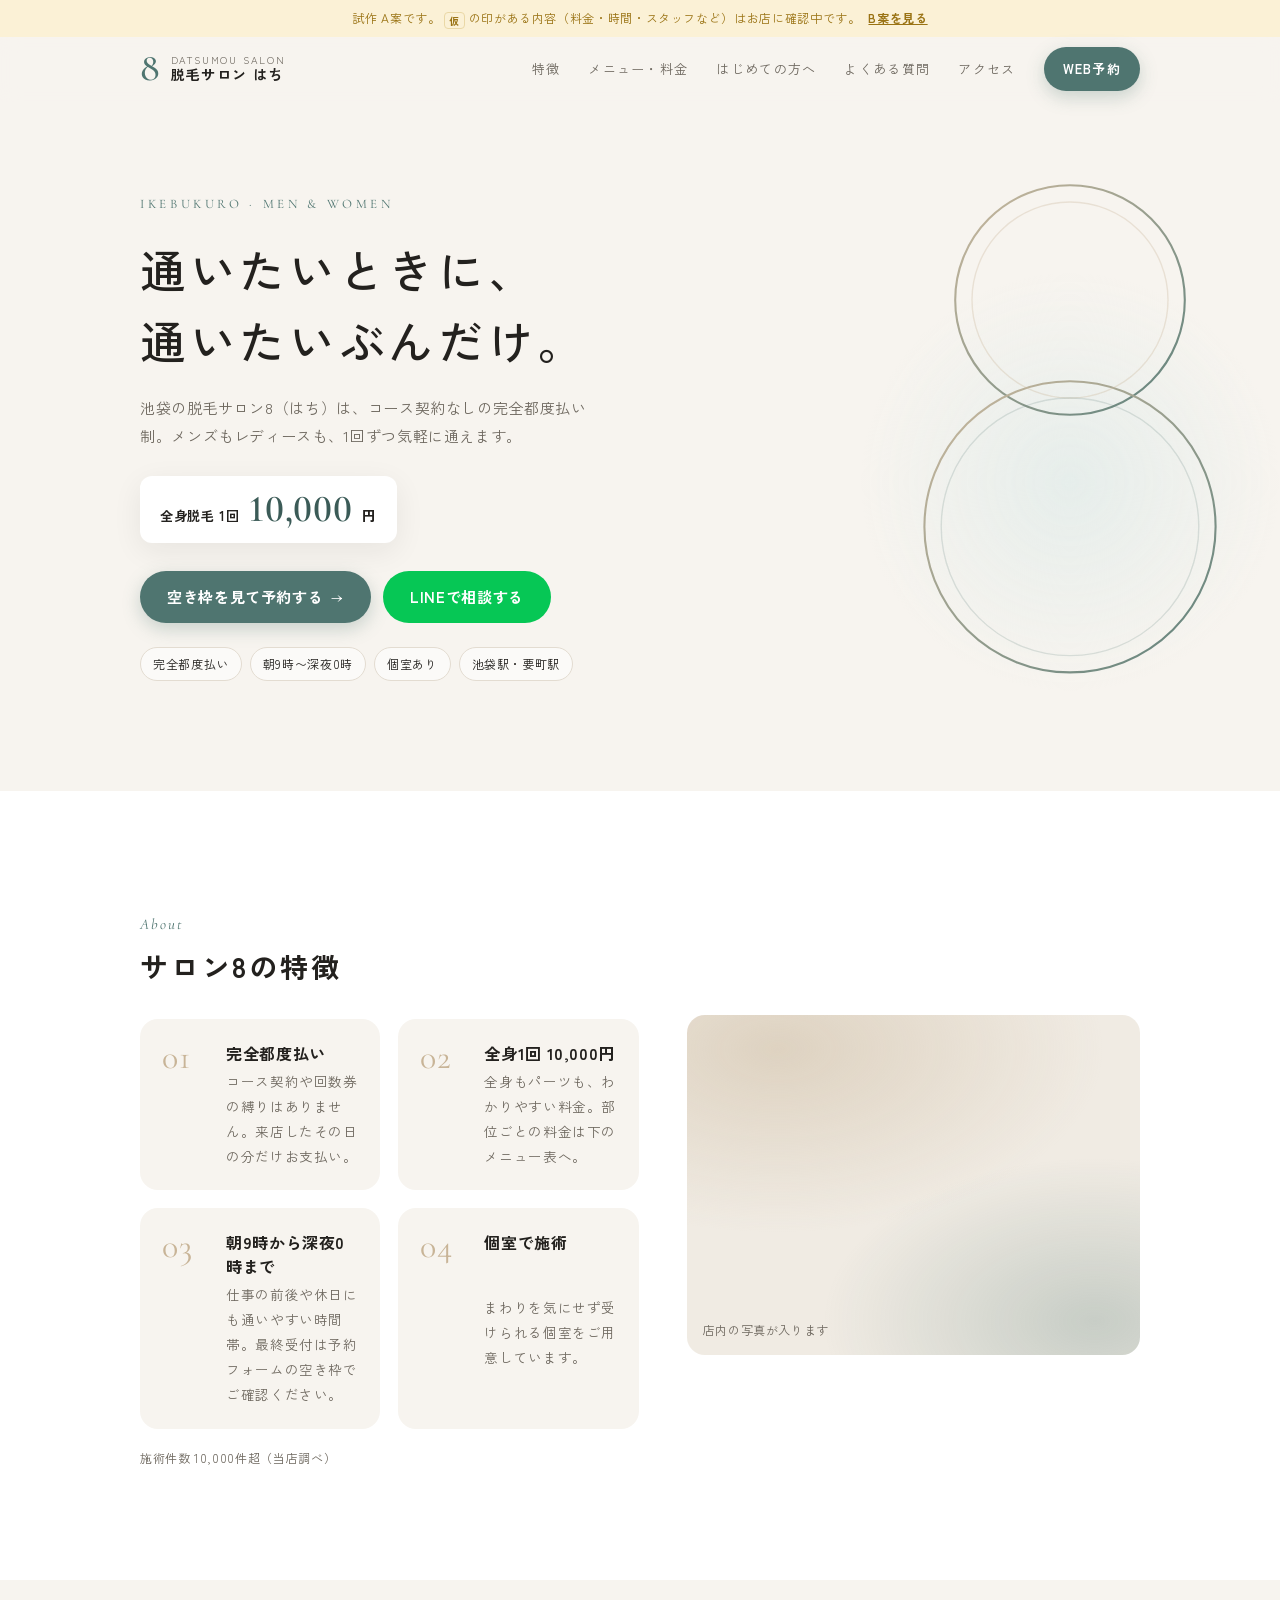
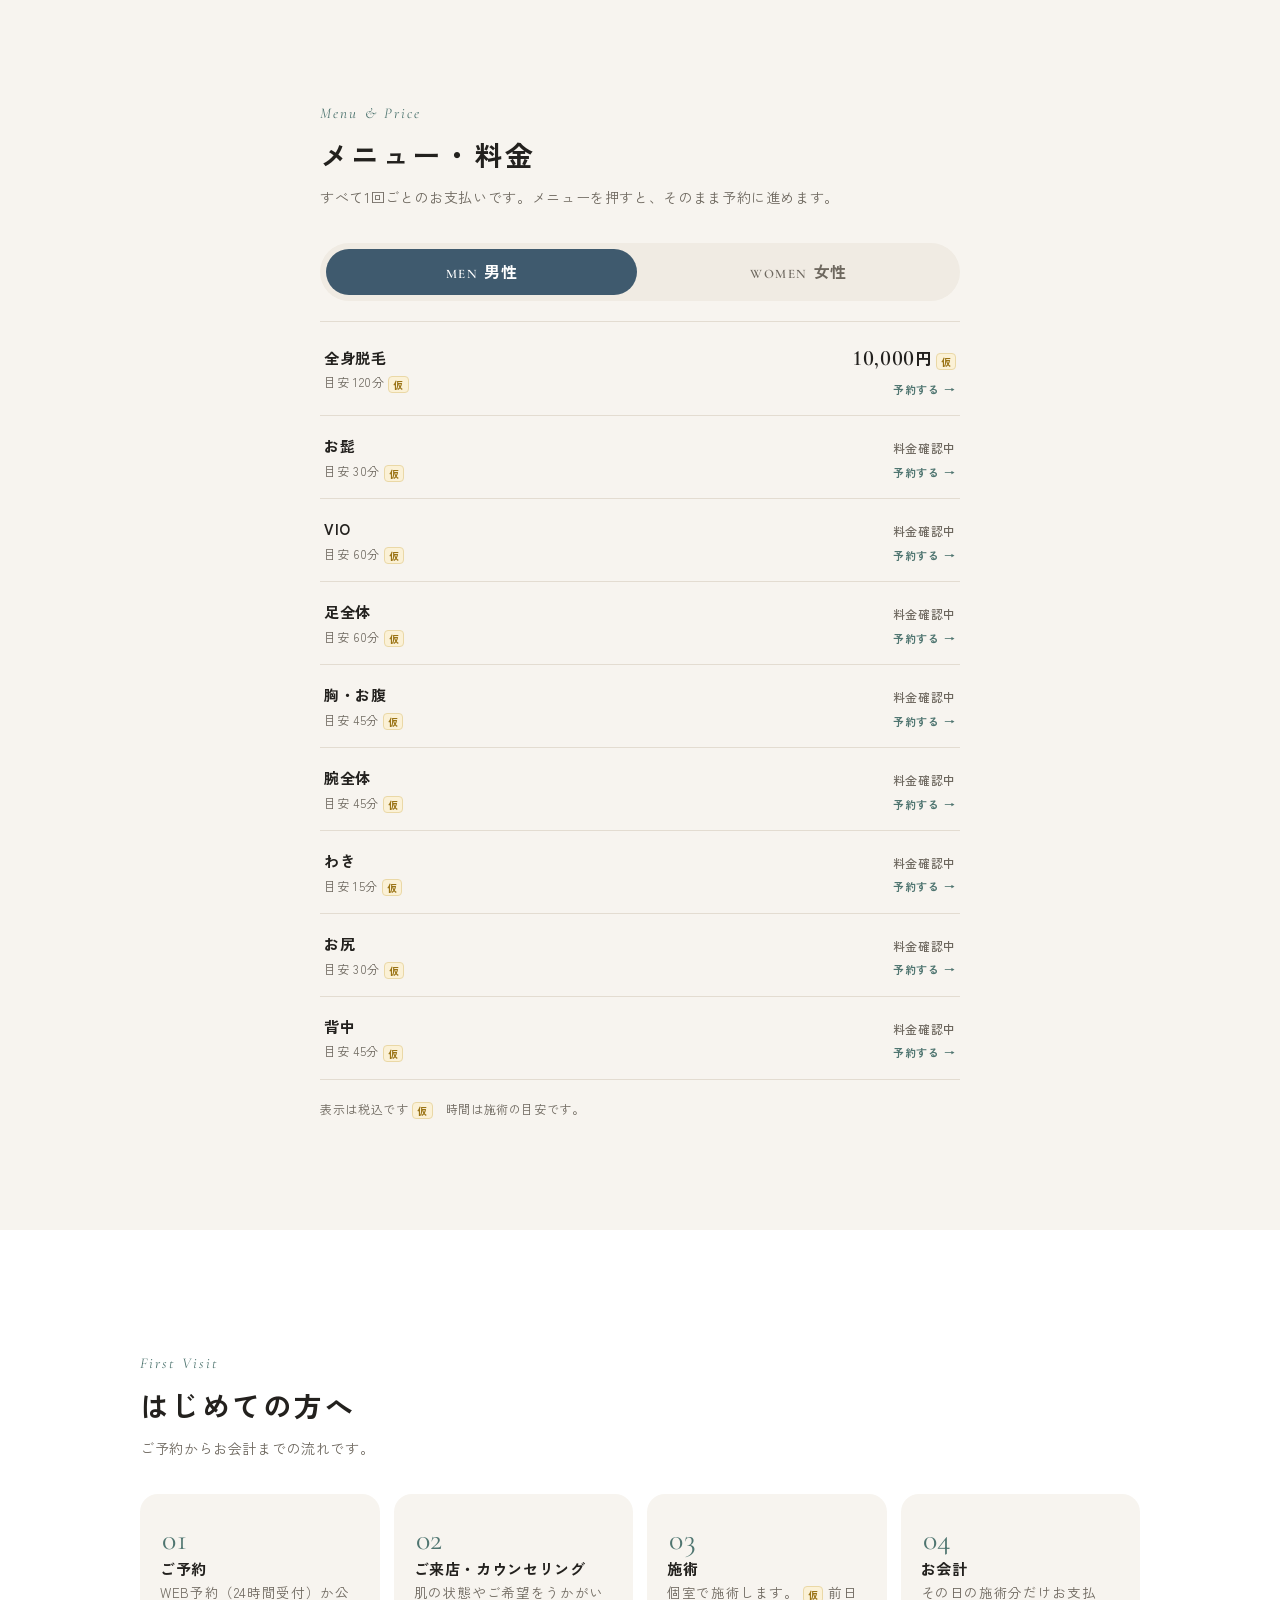
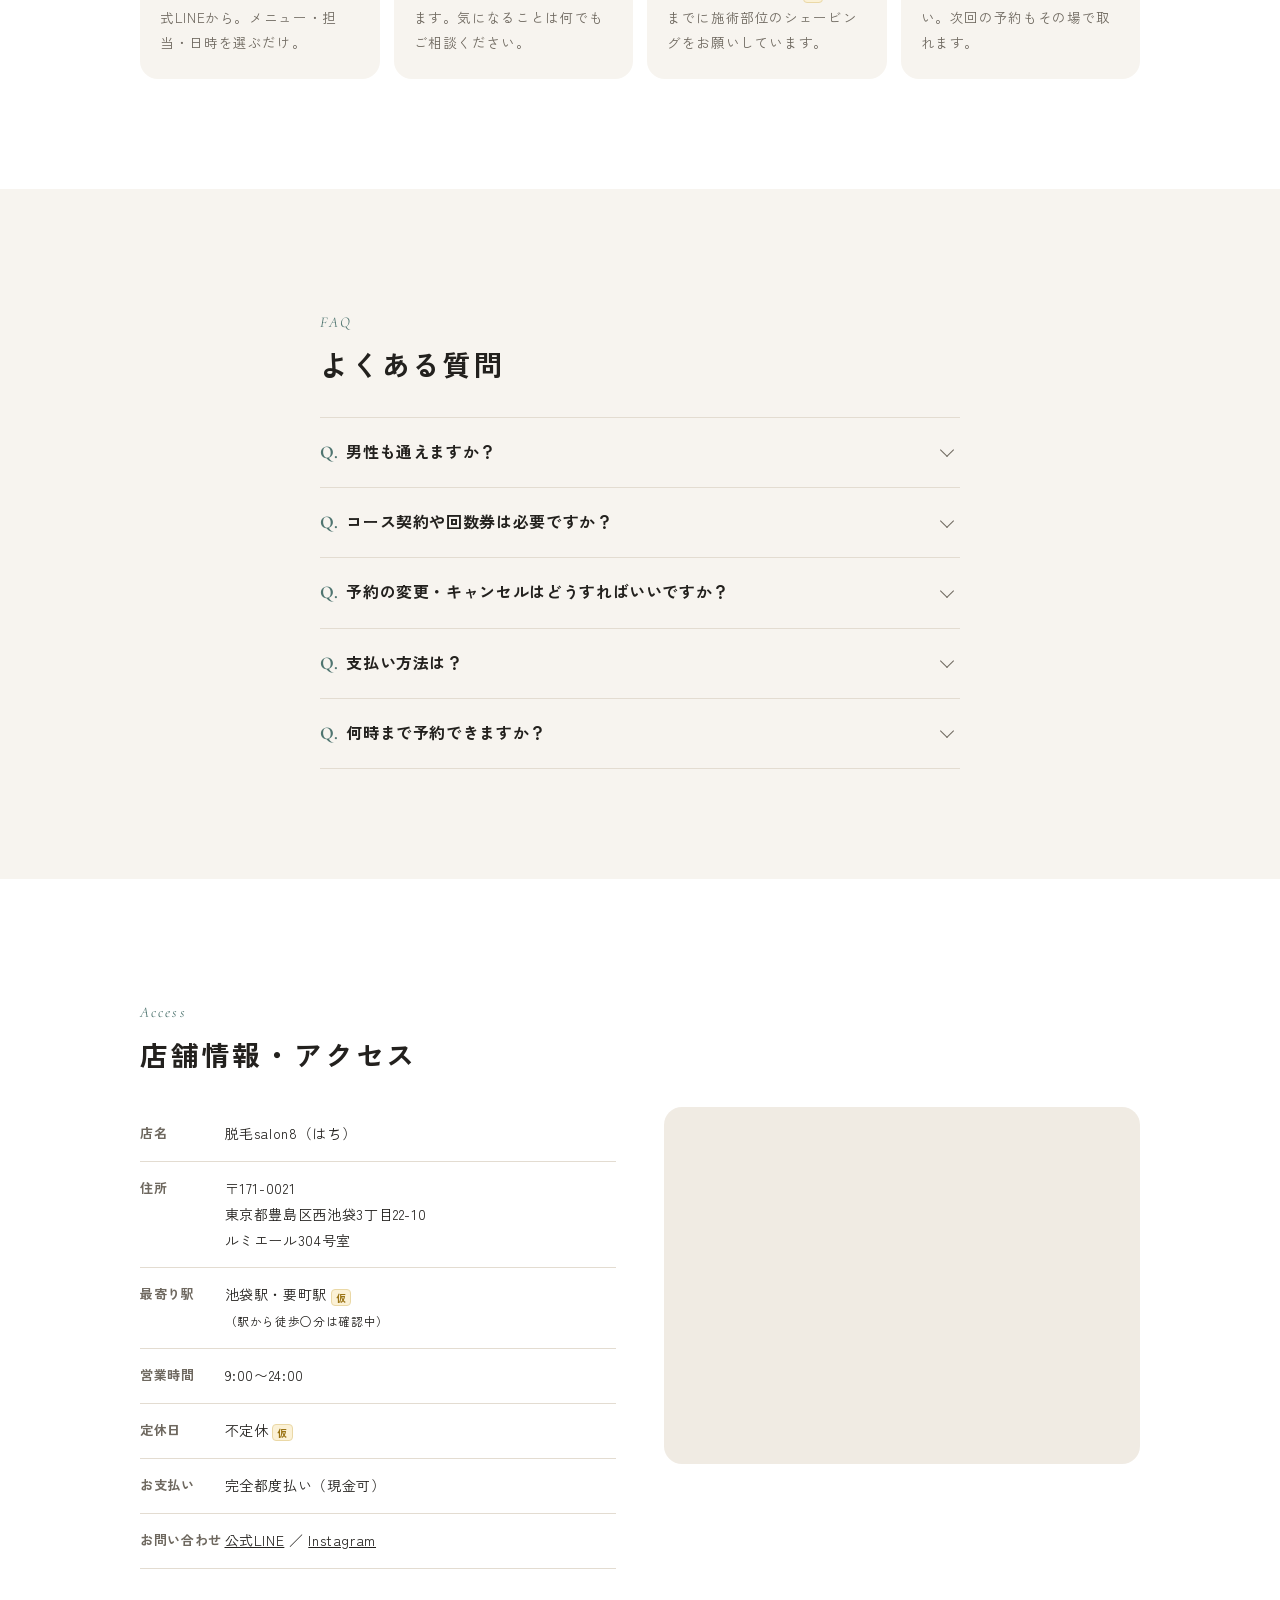
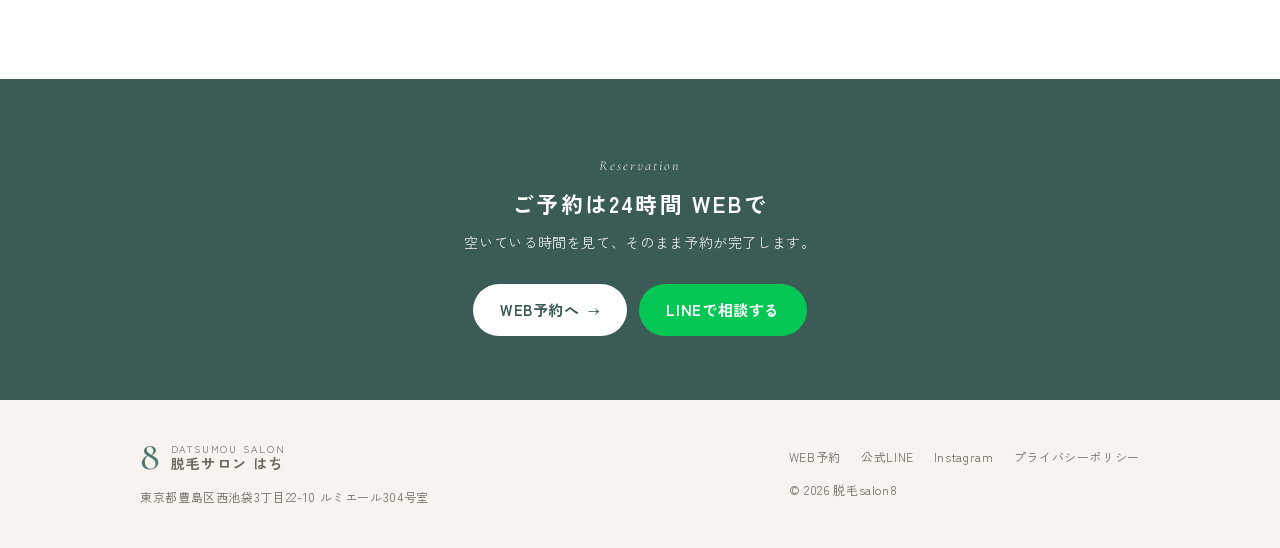
==== commit c3ea6b37: "予約フォームの点検と直し（二重予約よけ・スマホの押し心地・入力のゆれ） - 確定の通信が切れても押し直しで二重にならない（reqId を送る） - カレンダーの読み込み失敗時に「もう一度読み込む」、月" ====
--- a/index.html
+++ b/index.html
@@ -15,7 +15,7 @@
 <link rel="preconnect" href="https://fonts.googleapis.com">
 <link rel="preconnect" href="https://fonts.gstatic.com" crossorigin>
 <link href="https://fonts.googleapis.com/css2?family=Cormorant+Garamond:ital,wght@0,500;0,600;1,500&family=Zen+Kaku+Gothic+New:wght@400;500;700&display=swap" rel="stylesheet">
-<link rel="stylesheet" href="css/style.css?v=1">
+<link rel="stylesheet" href="css/style.css?v=6">
 </head>
 <body class="has-bar">
 
@@ -252,8 +252,8 @@
 
 <script src="js/config.js?v=4"></script>
 <script src="js/data.js?v=4"></script>
-<script src="js/api.js?v=4"></script>
-<script src="js/line.js?v=2"></script>
+<script src="js/api.js?v=5"></script>
+<script src="js/line.js?v=3"></script>
 <script src="js/home.js?v=2"></script>
 </body>
 </html>
--- a/css/style.css
+++ b/css/style.css
@@ -28,7 +28,7 @@
 }
 
 *, *::before, *::after { box-sizing: border-box; }
-html { -webkit-text-size-adjust: 100%; scroll-behavior: smooth; }
+html { -webkit-text-size-adjust: 100%; scroll-behavior: smooth; -webkit-tap-highlight-color: transparent; }
 body {
   margin: 0;
   background: var(--bg);
@@ -42,6 +42,13 @@
 img, svg { display: block; max-width: 100%; }
 a { color: inherit; }
 button { font: inherit; color: inherit; letter-spacing: inherit; }
+/* 押すところ：長押しで文字が選ばれたりメニューが出たりしないように・ダブルタップ拡大の待ちをなくす */
+button, .btn, .radio span, .menu-row, .cal-day, .time-btn {
+  -webkit-user-select: none;
+  user-select: none;
+  -webkit-touch-callout: none;
+  touch-action: manipulation;
+}
 h1, h2, h3 { margin: 0; font-weight: 700; line-height: 1.5; }
 p { margin: 0; }
 ul, ol { margin: 0; padding: 0; list-style: none; }
@@ -50,6 +57,11 @@
 .sr-only { position: absolute; width: 1px; height: 1px; overflow: hidden; clip: rect(0 0 0 0); white-space: nowrap; }
 
 .wrap { width: 100%; max-width: 1080px; margin: 0 auto; padding: 0 var(--gutter); }
+/* 横向きの iPhone で、ノッチや角に文字がかからないように（予約画面の .r-main も同じ） */
+.wrap {
+  padding-left: max(var(--gutter), env(safe-area-inset-left, 0px));
+  padding-right: max(var(--gutter), env(safe-area-inset-right, 0px));
+}
 
 /* 試作の印 */
 .proto-bar {
@@ -103,18 +115,20 @@
   font-size: 15px;
   text-decoration: none;
   cursor: pointer;
-  transition: background .2s, transform .2s, box-shadow .2s;
+  transition: background .2s, transform .12s ease-out, box-shadow .2s;
   -webkit-tap-highlight-color: transparent;
 }
 .btn:active { transform: scale(.98); }
 .btn-primary { background: var(--accent); color: #fff; box-shadow: 0 6px 18px rgba(79, 117, 112, .28); }
-.btn-primary:hover { background: var(--accent-deep); }
 .btn-line { background: var(--line-green); color: #fff; }
-.btn-line:hover { background: #05B04B; }
 .btn-ghost { background: transparent; border-color: var(--ink); color: var(--ink); }
-.btn-ghost:hover { background: var(--ink); color: var(--bg); }
+@media (hover: hover) and (pointer: fine) {
+  .btn-primary:hover { background: var(--accent-deep); }
+  .btn-line:hover { background: #05B04B; }
+  .btn-ghost:hover { background: var(--ink); color: var(--bg); }
+}
 .btn[disabled] { opacity: .5; cursor: default; box-shadow: none; }
-.btn-sm { min-height: 40px; padding: 0 18px; font-size: 13px; }
+.btn-sm { min-height: 44px; padding: 0 18px; font-size: 13px; }
 .btn .arrow { font-family: var(--font-en); font-size: 18px; line-height: 1; }
 
 /* ヘッダー */
@@ -132,7 +146,7 @@
 .site-header .wrap { display: flex; align-items: center; justify-content: space-between; height: 64px; }
 .gnav { display: none; }
 .gnav a { text-decoration: none; font-size: 13px; letter-spacing: .1em; color: var(--muted); }
-.gnav a:hover { color: var(--ink); }
+@media (hover: hover) and (pointer: fine) { .gnav a:hover { color: var(--ink); } }
 .gnav a.btn, .gnav a.btn:hover { color: #fff; }
 
 /* ヒーロー */
@@ -262,7 +276,8 @@
   border-bottom: 1px solid var(--line);
   text-decoration: none;
 }
-.menu-row:hover .menu-name { color: var(--accent-deep); }
+@media (hover: hover) and (pointer: fine) { .menu-row:hover .menu-name { color: var(--accent-deep); } }
+.menu-row:active { background: var(--surface-2); }
 .menu-name { font-weight: 700; font-size: 15px; }
 .menu-time { font-size: 12px; color: var(--muted); }
 .menu-price { text-align: right; font-weight: 700; white-space: nowrap; }
@@ -339,14 +354,14 @@
 .cta-band p { margin-top: 10px; font-size: 14px; opacity: .85; }
 .cta-band .btns { display: flex; flex-direction: column; gap: 12px; margin: 28px auto 0; max-width: 360px; }
 .cta-band .btn-primary { background: #fff; color: var(--accent-deep); box-shadow: none; }
-.cta-band .btn-primary:hover { background: var(--bg); }
+@media (hover: hover) and (pointer: fine) { .cta-band .btn-primary:hover { background: var(--bg); } }
 
 /* フッター */
 .site-footer { padding: 40px 0 calc(40px + var(--bar-h)); font-size: 12px; color: var(--muted); }
 .site-footer .wrap { display: grid; gap: 16px; }
 .foot-links { display: flex; flex-wrap: wrap; gap: 8px 20px; }
 .foot-links a { text-decoration: none; }
-.foot-links a:hover { text-decoration: underline; }
+@media (hover: hover) and (pointer: fine) { .foot-links a:hover { text-decoration: underline; } }
 
 /* スマホ下の固定ボタン */
 .bottom-bar {
@@ -358,7 +373,7 @@
   display: grid;
   grid-template-columns: 1fr 1fr;
   gap: 8px;
-  padding: 10px 12px calc(10px + env(safe-area-inset-bottom));
+  padding: 10px max(12px, env(safe-area-inset-right, 0px)) calc(10px + env(safe-area-inset-bottom, 0px)) max(12px, env(safe-area-inset-left, 0px));
   background: rgba(247, 244, 239, .95);
   -webkit-backdrop-filter: blur(10px);
   backdrop-filter: blur(10px);
@@ -410,7 +425,11 @@
 .r-header .logo-8 { font-size: 32px; }
 .r-header .logo-txt span { font-size: 13px; }
 .r-home { font-size: 12px; color: var(--muted); text-decoration: none; }
-.r-main { max-width: 560px; margin: 0 auto; padding: 8px var(--gutter) 64px; }
+.r-main {
+  max-width: 560px;
+  margin: 0 auto;
+  padding: 8px max(var(--gutter), env(safe-area-inset-right, 0px)) 64px max(var(--gutter), env(safe-area-inset-left, 0px));
+}
 
 .r-progress[hidden] { display: none; }
 .r-progress { display: grid; grid-template-columns: repeat(5, 1fr); gap: 4px; margin: 12px 0 26px; }
@@ -433,14 +452,17 @@
   display: inline-flex;
   align-items: center;
   gap: 4px;
-  margin-bottom: 12px;
-  padding: 6px 0;
+  min-height: 44px;
+  margin: -4px 0 8px;
+  padding: 0 12px 0 0;
   border: 0;
   background: none;
   font-size: 13px;
   color: var(--muted);
   cursor: pointer;
-}
+  transition: opacity .12s ease-out;
+}
+.r-back:active { opacity: .5; }
 .r-back::before { content: "‹"; font-size: 20px; line-height: 1; margin-top: -2px; }
 
 /* これまでに選んだもの */
@@ -475,7 +497,7 @@
   transition: border-color .15s, transform .15s;
   -webkit-tap-highlight-color: transparent;
 }
-.pick:hover { border-color: var(--sand); }
+@media (hover: hover) and (pointer: fine) { .pick:hover { border-color: var(--sand); } }
 .pick:active { transform: scale(.99); }
 .pick.selected { border-color: var(--accent); background: var(--accent-soft); }
 .pick-name { font-weight: 700; font-size: 16px; }
@@ -506,8 +528,9 @@
 .cal-head { display: flex; align-items: center; justify-content: space-between; padding: 0 4px 12px; }
 .cal-head strong { font-size: 17px; letter-spacing: .08em; }
 .cal-nav {
-  width: 40px;
-  height: 40px;
+  width: 44px;
+  height: 44px;
+  transition: transform .12s ease-out;
   border-radius: 50%;
   border: 1px solid var(--line);
   background: var(--surface);
@@ -516,6 +539,7 @@
   line-height: 1;
 }
 .cal-nav[disabled] { opacity: .3; cursor: default; }
+.cal-nav:not([disabled]):active { transform: scale(.94); }
 .cal-grid { display: grid; grid-template-columns: repeat(7, 1fr); gap: 4px; }
 .cal-dow { text-align: center; font-size: 11px; color: var(--muted); padding: 4px 0; }
 .cal-dow.sun { color: #B4473F; }
@@ -533,7 +557,9 @@
   background: none;
   cursor: pointer;
   -webkit-tap-highlight-color: transparent;
-}
+  transition: transform .12s ease-out;
+}
+.cal-day.ok:active { transform: scale(.94); }
 .cal-day .d { font-size: 14px; font-weight: 700; line-height: 1.3; }
 .cal-day .m { font-size: 12px; line-height: 1.2; color: var(--accent); font-weight: 700; }
 .cal-day.few .m { color: var(--tbd); }
@@ -541,7 +567,7 @@
 .cal-day.full, .cal-day.off, .cal-day.out { cursor: default; }
 .cal-day.full .d, .cal-day.off .d { color: var(--muted); }
 .cal-day.out .d { color: #C9C2B7; font-weight: 400; }
-.cal-day.ok:hover { background: var(--accent-soft); }
+@media (hover: hover) and (pointer: fine) { .cal-day.ok:not(.selected):hover { background: var(--accent-soft); } }
 .cal-day.selected { background: var(--accent); border-color: var(--accent); }
 .cal-day.selected .d, .cal-day.selected .m { color: #fff; }
 .cal-day.today .d { text-decoration: underline; text-underline-offset: 3px; }
@@ -550,8 +576,15 @@
 .cal-loading { position: relative; }
 .cal-loading .cal-grid { opacity: .35; pointer-events: none; }
 .cal-msg { margin-top: 12px; text-align: center; font-size: 13px; color: var(--muted); }
-
-.times { margin-top: 22px; }
+.cal-msg .link-btn { display: block; margin: 6px auto 0; }
+/* 幅の狭いスマホでも、日付のマスが指で押せる幅（44px）になるように */
+@media (max-width: 767px) {
+  .cal { padding-left: 4px; padding-right: 4px; }
+  .cal-grid { gap: 2px; }
+}
+
+/* 日付を押して空き時間まで動いたとき、見出しが上のヘッダーに隠れないように */
+.times { margin-top: 22px; scroll-margin-top: 76px; }
 .times h2 { font-size: 15px; }
 .times-grid { display: grid; grid-template-columns: repeat(3, 1fr); gap: 8px; margin-top: 12px; }
 .time-btn {
@@ -564,8 +597,10 @@
   font-weight: 600;
   cursor: pointer;
   -webkit-tap-highlight-color: transparent;
-}
-.time-btn:hover { border-color: var(--accent); }
+  transition: transform .12s ease-out;
+}
+.time-btn:active { transform: scale(.96); }
+@media (hover: hover) and (pointer: fine) { .time-btn:hover { border-color: var(--accent); } }
 .time-btn.selected { background: var(--accent); border-color: var(--accent); color: #fff; }
 
 /* お知らせ */
@@ -638,14 +673,16 @@
   font-size: 14px;
   font-weight: 700;
   cursor: pointer;
-}
+  transition: transform .12s ease-out;
+}
+.radio:active span { transform: scale(.97); }
 .radio input:checked + span { border-color: var(--accent); background: var(--accent-soft); color: var(--accent-deep); }
 .radio input:focus-visible + span { box-shadow: 0 0 0 3px var(--accent-soft); }
 .check, .field label.check { display: flex; gap: 10px; align-items: flex-start; margin: 0; font-size: 13px; font-weight: 500; cursor: pointer; }
 .check input { width: 22px; height: 22px; margin: 1px 0 0; accent-color: var(--accent); flex: none; }
 .link-btn {
-  margin: 8px 0 0 32px;
-  padding: 0;
+  margin: -2px 0 -10px 32px;
+  padding: 10px 0;
   border: 0;
   background: none;
   font-size: 13px;
@@ -673,16 +710,17 @@
 .sheet[open] { display: flex; }
 .sheet::backdrop { background: rgba(35, 33, 30, .45); }
 .sheet-head { display: flex; align-items: center; justify-content: space-between; padding: 14px 20px; border-bottom: 1px solid var(--line); }
-.sheet-close { width: 40px; height: 40px; border: 0; background: none; font-size: 22px; cursor: pointer; color: var(--muted); }
-.sheet-body { flex: 1; overflow-y: auto; padding: 4px 20px 20px; }
+.sheet-close { width: 44px; height: 44px; border: 0; background: none; font-size: 22px; cursor: pointer; color: var(--muted); }
+.sheet-body { flex: 1; overflow-y: auto; overscroll-behavior: contain; padding: 4px 20px 20px; }
 .sheet-body h1 { display: none; }
-.sheet-foot { padding: 12px 20px calc(12px + env(safe-area-inset-bottom)); border-top: 1px solid var(--line); }
+.sheet-foot { padding: 12px 20px calc(12px + env(safe-area-inset-bottom, 0px)); border-top: 1px solid var(--line); }
 .sheet-foot .btn { width: 100%; }
 @media (min-width: 768px) {
   .sheet { margin: auto; border-radius: 20px; }
 }
 
-.hp-field { position: absolute; left: -9999px; width: 1px; height: 1px; overflow: hidden; }
+/* ロボットよけの欄：キーボードの「次へ」でも入れないように隠す */
+.hp-field { position: absolute; left: -9999px; width: 1px; height: 1px; overflow: hidden; visibility: hidden; }
 
 .r-actions { display: grid; gap: 10px; margin-top: 28px; }
 .r-actions .btn { width: 100%; }
@@ -708,7 +746,7 @@
   color: var(--accent);
 }
 .done-head { text-align: center; }
-.done-head .r-sub { margin-top: 8px; }
+.done-head .r-sub { margin-top: 8px; overflow-wrap: anywhere; }
 .done-id { margin-top: 14px; font-family: var(--font-en); font-size: 24px; font-weight: 600; letter-spacing: .08em; }
 .done-id small { display: block; font-family: var(--font-ja); font-size: 11px; font-weight: 500; color: var(--muted); letter-spacing: .1em; }
 .demo-note { margin-top: 14px; padding: 10px 14px; border-radius: 10px; background: var(--tbd-soft); color: var(--tbd); font-size: 12px; text-align: center; }
@@ -743,12 +781,33 @@
 .bk-actions { display: grid; grid-template-columns: 1fr 1fr; gap: 8px; margin-top: 14px; }
 .bk-actions .btn { min-height: 44px; font-size: 13px; padding: 0 10px; }
 .btn-danger { background: transparent; border-color: #E0B7B2; color: var(--danger); }
-.btn-danger:hover { background: #F8E6E3; }
+@media (hover: hover) and (pointer: fine) { .btn-danger:hover { background: #F8E6E3; } }
 .bk-note { margin-top: 12px; padding: 10px 12px; border-radius: 10px; background: var(--surface-2); font-size: 12px; color: var(--muted); }
 .empty { margin-top: 24px; padding: 28px 18px; text-align: center; background: var(--surface); border-radius: var(--radius); color: var(--muted); font-size: 14px; }
 .notice { margin-top: 16px; padding: 12px 14px; border-radius: var(--radius-sm); background: #E8F7EE; color: #0B7A3B; font-size: 13px; }
 .notice[hidden] { display: none; }
 .sheet-body p { margin-top: 10px; }
+
+/* マイページ：これまでのご予約 */
+.hist { margin-top: 36px; }
+.hist[hidden] { display: none; }
+.hist-title { margin: 0; font-size: 15px; font-weight: 700; letter-spacing: .06em; }
+.hist-list { list-style: none; margin: 12px 0 0; padding: 0; background: var(--surface); border-radius: var(--radius); }
+.hist-list li { display: grid; grid-template-columns: auto 1fr; gap: 0 14px; padding: 14px 18px; border-top: 1px solid var(--line); line-height: 1.6; }
+.hist-list li:first-child { border-top: 0; }
+.hist-date { grid-row: span 2; font-size: 13px; font-weight: 700; font-feature-settings: "lnum"; white-space: nowrap; }
+.hist-menu { font-size: 13px; }
+.hist-staff { font-size: 12px; color: var(--muted); }
+
+/* お店用：LINE 通知の申し込み */
+.hint-box { margin-top: 14px; padding: 12px 14px; border-radius: var(--radius-sm); background: var(--tbd-soft); color: var(--tbd); font-size: 13px; }
+.hint-box[hidden] { display: none; }
+.hint-box a { color: inherit; font-weight: 700; }
+.state-card { margin-top: 16px; }
+.state-card[hidden] { display: none; }
+.state-card .bk-actions { grid-template-columns: 1fr; }
+.state-card .bk-actions.two { grid-template-columns: 1fr 1fr; }
+.state-card .bk-actions[hidden] { display: none; }
 
 /* 読み込み中 */
 .spinner {
